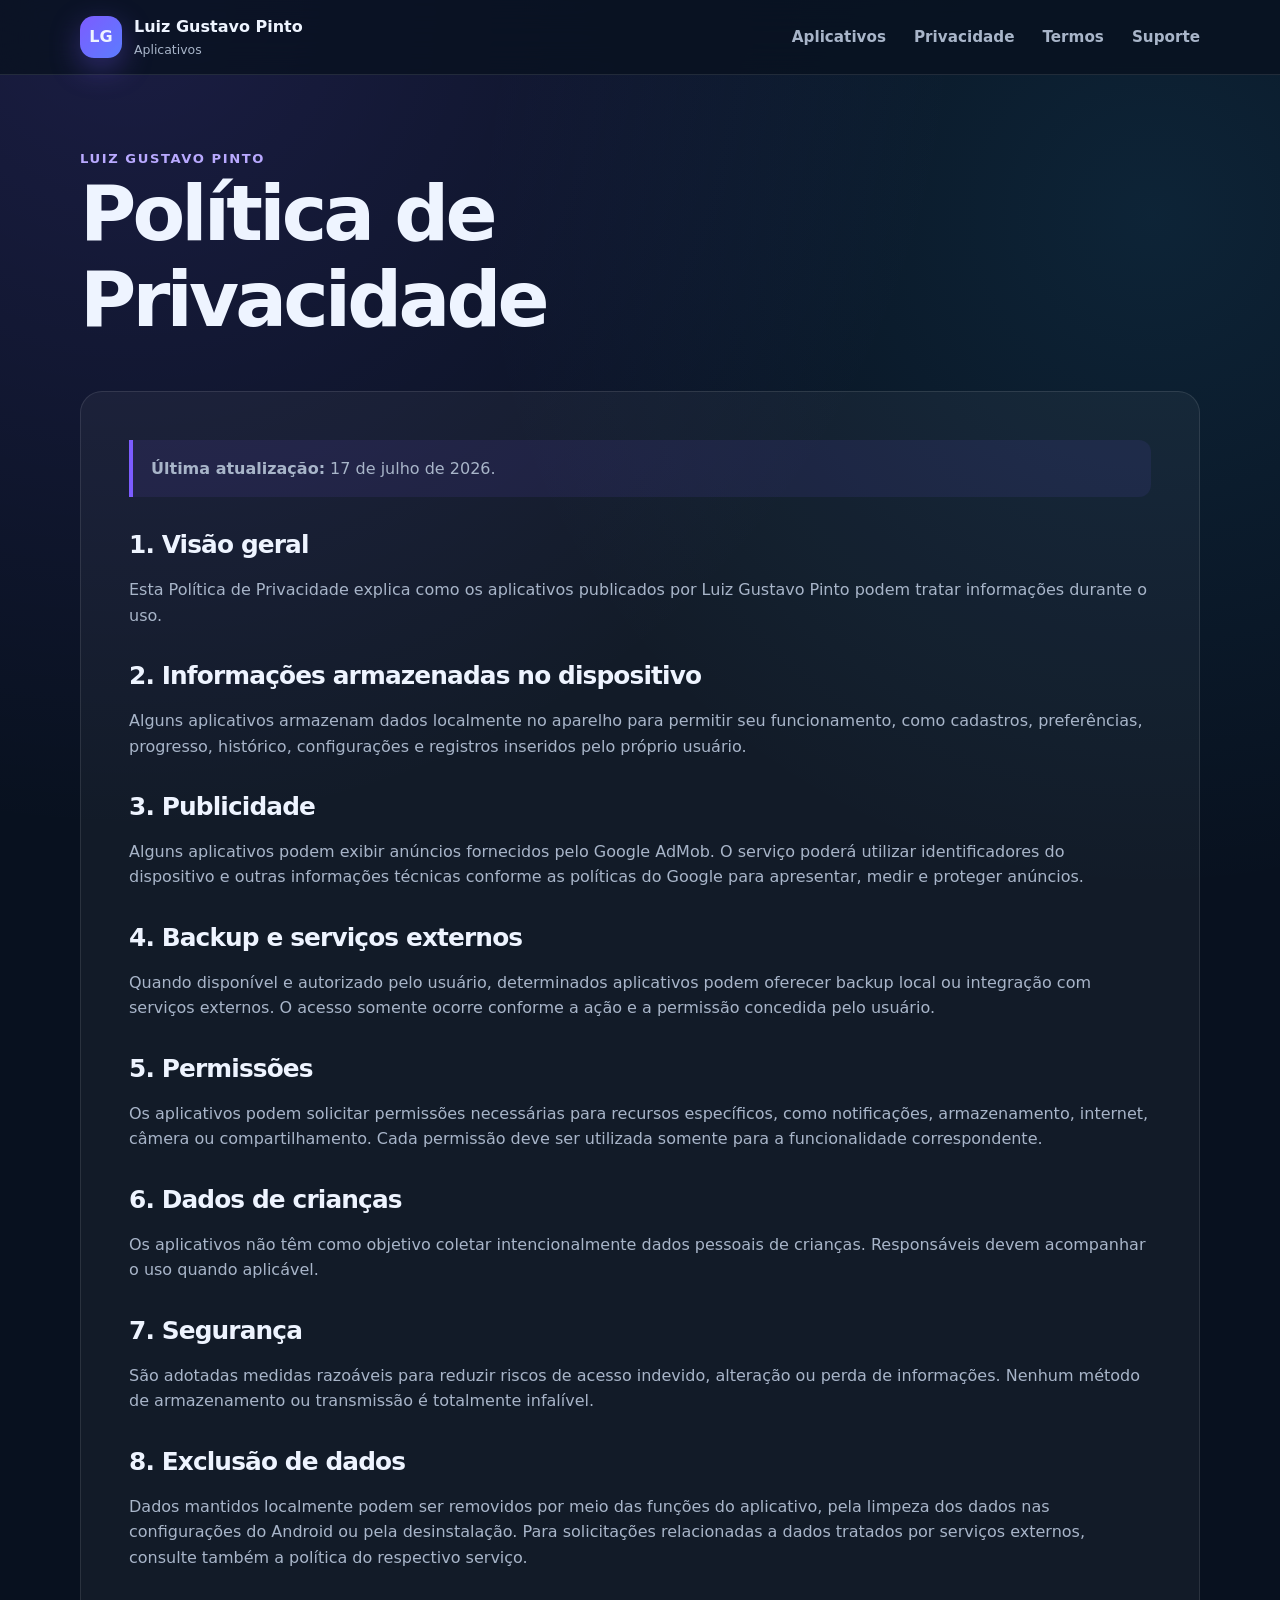
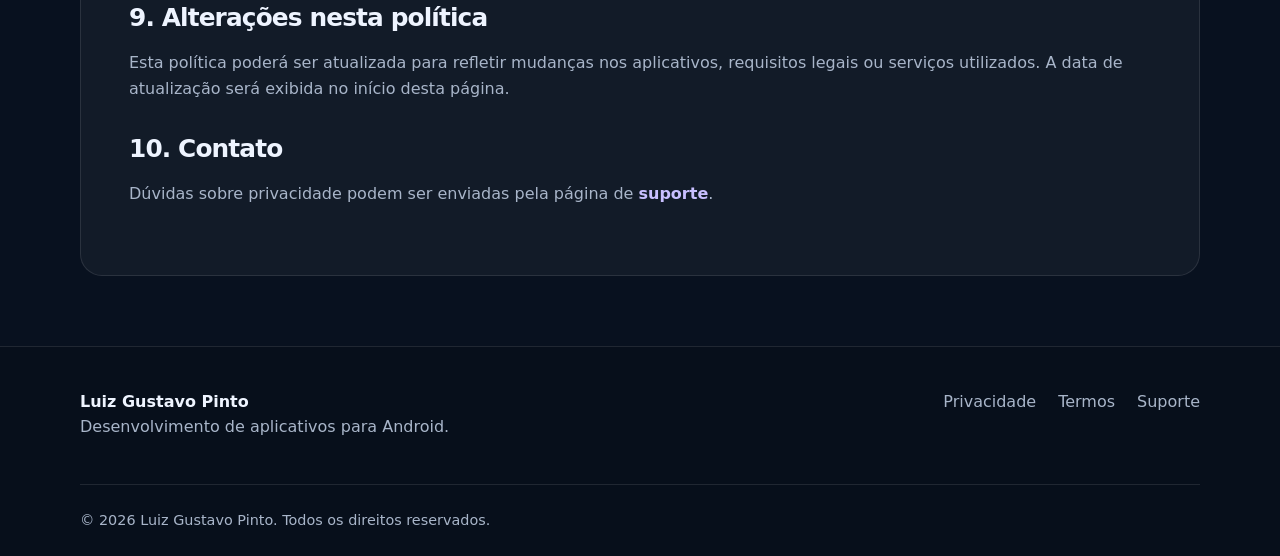
==== privacidade/index.html @ 0f3c5303 "Add files via upload pasta do site" ====
<!doctype html>
<html lang="pt-BR">
<head>
  <meta charset="utf-8">
  <meta name="viewport" content="width=device-width, initial-scale=1">
  <meta name="description" content="Política de privacidade dos aplicativos.">
  <meta name="theme-color" content="#0b1220">
  <title>Política de Privacidade | Luiz Gustavo Pinto</title>
  <link rel="icon" href="../assets/img/favicon.svg" type="image/svg+xml">
  <link rel="stylesheet" href="../assets/css/style.css">
</head>
<body>
  <header class="site-header">
    <div class="container nav-wrap">
      <a class="brand" href="../">
        <span class="brand-mark">LG</span>
        <span><strong>Luiz Gustavo Pinto</strong><small>Aplicativos</small></span>
      </a>
      <button class="menu-toggle" aria-expanded="false" aria-controls="menu-principal">
        <span></span><span></span><span></span><span class="sr-only">Abrir menu</span>
      </button>
      <nav id="menu-principal" class="main-nav">
        <a href="../#aplicativos">Aplicativos</a>
        <a href="../privacidade/">Privacidade</a>
        <a href="../termos/">Termos</a>
        <a href="../suporte/">Suporte</a>
      </nav>
    </div>
  </header>
  <main>
    <section class="page-hero">
      <div class="container"><span class="eyebrow">Luiz Gustavo Pinto</span><h1>Política de Privacidade</h1></div>
    </section>
    <section class="container">
<div class="content-card">
  <p class="notice"><strong>Última atualização:</strong> 17 de julho de 2026.</p>
  <h2>1. Visão geral</h2>
  <p>Esta Política de Privacidade explica como os aplicativos publicados por Luiz Gustavo Pinto podem tratar informações durante o uso.</p>

  <h2>2. Informações armazenadas no dispositivo</h2>
  <p>Alguns aplicativos armazenam dados localmente no aparelho para permitir seu funcionamento, como cadastros, preferências, progresso, histórico, configurações e registros inseridos pelo próprio usuário.</p>

  <h2>3. Publicidade</h2>
  <p>Alguns aplicativos podem exibir anúncios fornecidos pelo Google AdMob. O serviço poderá utilizar identificadores do dispositivo e outras informações técnicas conforme as políticas do Google para apresentar, medir e proteger anúncios.</p>

  <h2>4. Backup e serviços externos</h2>
  <p>Quando disponível e autorizado pelo usuário, determinados aplicativos podem oferecer backup local ou integração com serviços externos. O acesso somente ocorre conforme a ação e a permissão concedida pelo usuário.</p>

  <h2>5. Permissões</h2>
  <p>Os aplicativos podem solicitar permissões necessárias para recursos específicos, como notificações, armazenamento, internet, câmera ou compartilhamento. Cada permissão deve ser utilizada somente para a funcionalidade correspondente.</p>

  <h2>6. Dados de crianças</h2>
  <p>Os aplicativos não têm como objetivo coletar intencionalmente dados pessoais de crianças. Responsáveis devem acompanhar o uso quando aplicável.</p>

  <h2>7. Segurança</h2>
  <p>São adotadas medidas razoáveis para reduzir riscos de acesso indevido, alteração ou perda de informações. Nenhum método de armazenamento ou transmissão é totalmente infalível.</p>

  <h2>8. Exclusão de dados</h2>
  <p>Dados mantidos localmente podem ser removidos por meio das funções do aplicativo, pela limpeza dos dados nas configurações do Android ou pela desinstalação. Para solicitações relacionadas a dados tratados por serviços externos, consulte também a política do respectivo serviço.</p>

  <h2>9. Alterações nesta política</h2>
  <p>Esta política poderá ser atualizada para refletir mudanças nos aplicativos, requisitos legais ou serviços utilizados. A data de atualização será exibida no início desta página.</p>

  <h2>10. Contato</h2>
  <p>Dúvidas sobre privacidade podem ser enviadas pela página de <a class="text-link" href="../suporte/">suporte</a>.</p>
</div>
</section>
  </main>
  <footer class="site-footer">
    <div class="container footer-grid">
      <div><strong>Luiz Gustavo Pinto</strong><p>Desenvolvimento de aplicativos para Android.</p></div>
      <div class="footer-links">
        <a href="../privacidade/">Privacidade</a>
        <a href="../termos/">Termos</a>
        <a href="../suporte/">Suporte</a>
      </div>
    </div>
    <div class="container footer-bottom">© <span id="ano"></span> Luiz Gustavo Pinto. Todos os direitos reservados.</div>
  </footer>
  <script src="../assets/js/main.js"></script>
</body>
</html>
---- assets/css/style.css ----
*{box-sizing:border-box}
:root{
  --bg:#08111f;
  --surface:#101b2d;
  --surface-2:#15243a;
  --text:#eef4ff;
  --muted:#a8b5c9;
  --line:rgba(255,255,255,.10);
  --primary:#7c5cff;
  --primary-2:#5c7cff;
  --shadow:0 20px 60px rgba(0,0,0,.28);
  --radius:22px;
}
html{scroll-behavior:smooth}
body{
  margin:0;
  font-family:Inter,ui-sans-serif,system-ui,-apple-system,BlinkMacSystemFont,"Segoe UI",sans-serif;
  color:var(--text);
  background:
    radial-gradient(circle at 10% 0%,rgba(124,92,255,.16),transparent 34%),
    radial-gradient(circle at 90% 10%,rgba(56,189,248,.11),transparent 30%),
    var(--bg);
  line-height:1.6;
}
a{color:inherit}
img{max-width:100%}
.container{width:min(1120px,calc(100% - 32px));margin-inline:auto}
.skip-link{position:absolute;left:-999px;top:8px;background:#fff;color:#000;padding:8px 12px;z-index:999}
.skip-link:focus{left:8px}
.sr-only{position:absolute;width:1px;height:1px;padding:0;margin:-1px;overflow:hidden;clip:rect(0,0,0,0);white-space:nowrap;border:0}
.site-header{
  position:sticky;top:0;z-index:50;
  background:rgba(8,17,31,.78);
  backdrop-filter:blur(18px);
  border-bottom:1px solid var(--line);
}
.nav-wrap{min-height:74px;display:flex;align-items:center;justify-content:space-between;gap:24px}
.brand{display:flex;align-items:center;gap:12px;text-decoration:none}
.brand-mark{
  width:42px;height:42px;border-radius:14px;display:grid;place-items:center;
  background:linear-gradient(135deg,var(--primary),var(--primary-2));
  font-weight:800;box-shadow:0 10px 30px rgba(124,92,255,.35)
}
.brand strong,.brand small{display:block}
.brand small{font-size:.78rem;color:var(--muted)}
.main-nav{display:flex;align-items:center;gap:28px}
.main-nav a{color:var(--muted);text-decoration:none;font-weight:600;font-size:.95rem}
.main-nav a:hover,.main-nav a:focus{color:var(--text)}
.menu-toggle{display:none;background:none;border:0;padding:8px}
.menu-toggle span:not(.sr-only){display:block;width:24px;height:2px;background:#fff;margin:5px}
.hero{padding:92px 0 72px}
.hero-grid{display:grid;grid-template-columns:1.2fr .8fr;gap:56px;align-items:center}
.eyebrow{
  display:inline-flex;align-items:center;gap:8px;
  color:#b9a9ff;font-size:.82rem;font-weight:800;text-transform:uppercase;letter-spacing:.12em
}
h1,h2,h3{line-height:1.12;margin:0 0 18px}
h1{font-size:clamp(2.5rem,6vw,5rem);letter-spacing:-.05em;max-width:850px}
h2{font-size:clamp(2rem,4vw,3.2rem);letter-spacing:-.035em}
h3{font-size:1.35rem}
p{color:var(--muted);margin:0 0 20px}
.hero-text{font-size:1.14rem;max-width:680px}
.hero-actions{display:flex;gap:14px;flex-wrap:wrap;margin-top:30px}
.button{
  display:inline-flex;align-items:center;justify-content:center;
  min-height:50px;padding:0 22px;border-radius:14px;text-decoration:none;font-weight:800;
  border:1px solid transparent;transition:.2s ease
}
.button:hover{transform:translateY(-2px)}
.button.primary{background:linear-gradient(135deg,var(--primary),var(--primary-2));box-shadow:0 12px 30px rgba(124,92,255,.28)}
.button.secondary{background:rgba(255,255,255,.04);border-color:var(--line)}
.hero-card{
  background:linear-gradient(180deg,rgba(255,255,255,.08),rgba(255,255,255,.035));
  border:1px solid var(--line);border-radius:var(--radius);padding:12px 28px;box-shadow:var(--shadow)
}
.stat{padding:22px 0;border-bottom:1px solid var(--line)}
.stat:last-child{border-bottom:0}
.stat strong{display:block;font-size:1.15rem;margin-bottom:4px}
.stat span{color:var(--muted);font-size:.95rem}
.section{padding:84px 0}
.section-alt{background:rgba(255,255,255,.025);border-block:1px solid var(--line)}
.section-heading{max-width:720px;margin-bottom:36px}
.app-grid{display:grid;grid-template-columns:repeat(2,minmax(0,1fr));gap:20px}
.app-card{
  display:grid;grid-template-columns:auto 1fr;gap:20px;
  background:linear-gradient(180deg,rgba(255,255,255,.065),rgba(255,255,255,.035));
  border:1px solid var(--line);border-radius:20px;padding:26px;
  transition:.22s ease
}
.app-card:hover{transform:translateY(-4px);border-color:rgba(255,255,255,.2);box-shadow:var(--shadow)}
.app-icon{
  width:58px;height:58px;border-radius:18px;display:grid;place-items:center;
  font-weight:900;letter-spacing:-.03em
}
.purple{background:linear-gradient(135deg,#8b5cf6,#5b21b6)}
.blue{background:linear-gradient(135deg,#38bdf8,#2563eb)}
.green{background:linear-gradient(135deg,#34d399,#059669)}
.orange{background:linear-gradient(135deg,#fbbf24,#ea580c)}
.tag{display:inline-block;color:#c7d2fe;font-size:.78rem;font-weight:800;text-transform:uppercase;letter-spacing:.08em;margin-bottom:7px}
.text-link{font-weight:800;color:#c8bfff;text-decoration:none}
.feature-grid{display:grid;grid-template-columns:1fr 1fr;gap:54px;align-items:center}
.check-list{display:grid;gap:14px}
.check-list div{background:rgba(255,255,255,.045);border:1px solid var(--line);padding:18px 20px;border-radius:14px}
.page-hero{padding:70px 0 30px}
.content-card{
  background:rgba(255,255,255,.045);border:1px solid var(--line);
  border-radius:var(--radius);padding:clamp(24px,5vw,48px);margin-bottom:70px
}
.content-card h2{font-size:1.55rem;margin-top:34px}
.content-card h2:first-child{margin-top:0}
.content-card ul{color:var(--muted);padding-left:22px}
.content-card li{margin:8px 0}
.notice{border-left:4px solid var(--primary);padding:16px 18px;background:rgba(124,92,255,.09);border-radius:0 12px 12px 0}
.app-detail{display:grid;grid-template-columns:auto 1fr;gap:26px;align-items:start}
.app-detail .app-icon{width:76px;height:76px;font-size:1.2rem}
.contact-grid{display:grid;grid-template-columns:repeat(2,minmax(0,1fr));gap:18px}
.contact-box{padding:22px;border:1px solid var(--line);border-radius:16px;background:rgba(255,255,255,.035)}
.contact-box strong{display:block;margin-bottom:6px}
.site-footer{padding:42px 0 24px;border-top:1px solid var(--line);background:rgba(0,0,0,.14)}
.footer-grid{display:flex;align-items:flex-start;justify-content:space-between;gap:30px}
.footer-links{display:flex;gap:22px;flex-wrap:wrap}
.footer-links a{text-decoration:none;color:var(--muted)}
.footer-bottom{padding-top:24px;margin-top:24px;border-top:1px solid var(--line);color:var(--muted);font-size:.9rem}
@media(max-width:800px){
  .menu-toggle{display:block}
  .main-nav{
    display:none;position:absolute;left:16px;right:16px;top:66px;
    flex-direction:column;align-items:stretch;gap:0;padding:10px;
    background:#101b2d;border:1px solid var(--line);border-radius:16px;box-shadow:var(--shadow)
  }
  .main-nav.open{display:flex}
  .main-nav a{padding:14px}
  .hero{padding-top:62px}
  .hero-grid,.feature-grid{grid-template-columns:1fr}
  .app-grid{grid-template-columns:1fr}
}
@media(max-width:520px){
  .app-card,.app-detail{grid-template-columns:1fr}
  .contact-grid{grid-template-columns:1fr}
  .footer-grid{flex-direction:column}
  h1{font-size:2.65rem}
}
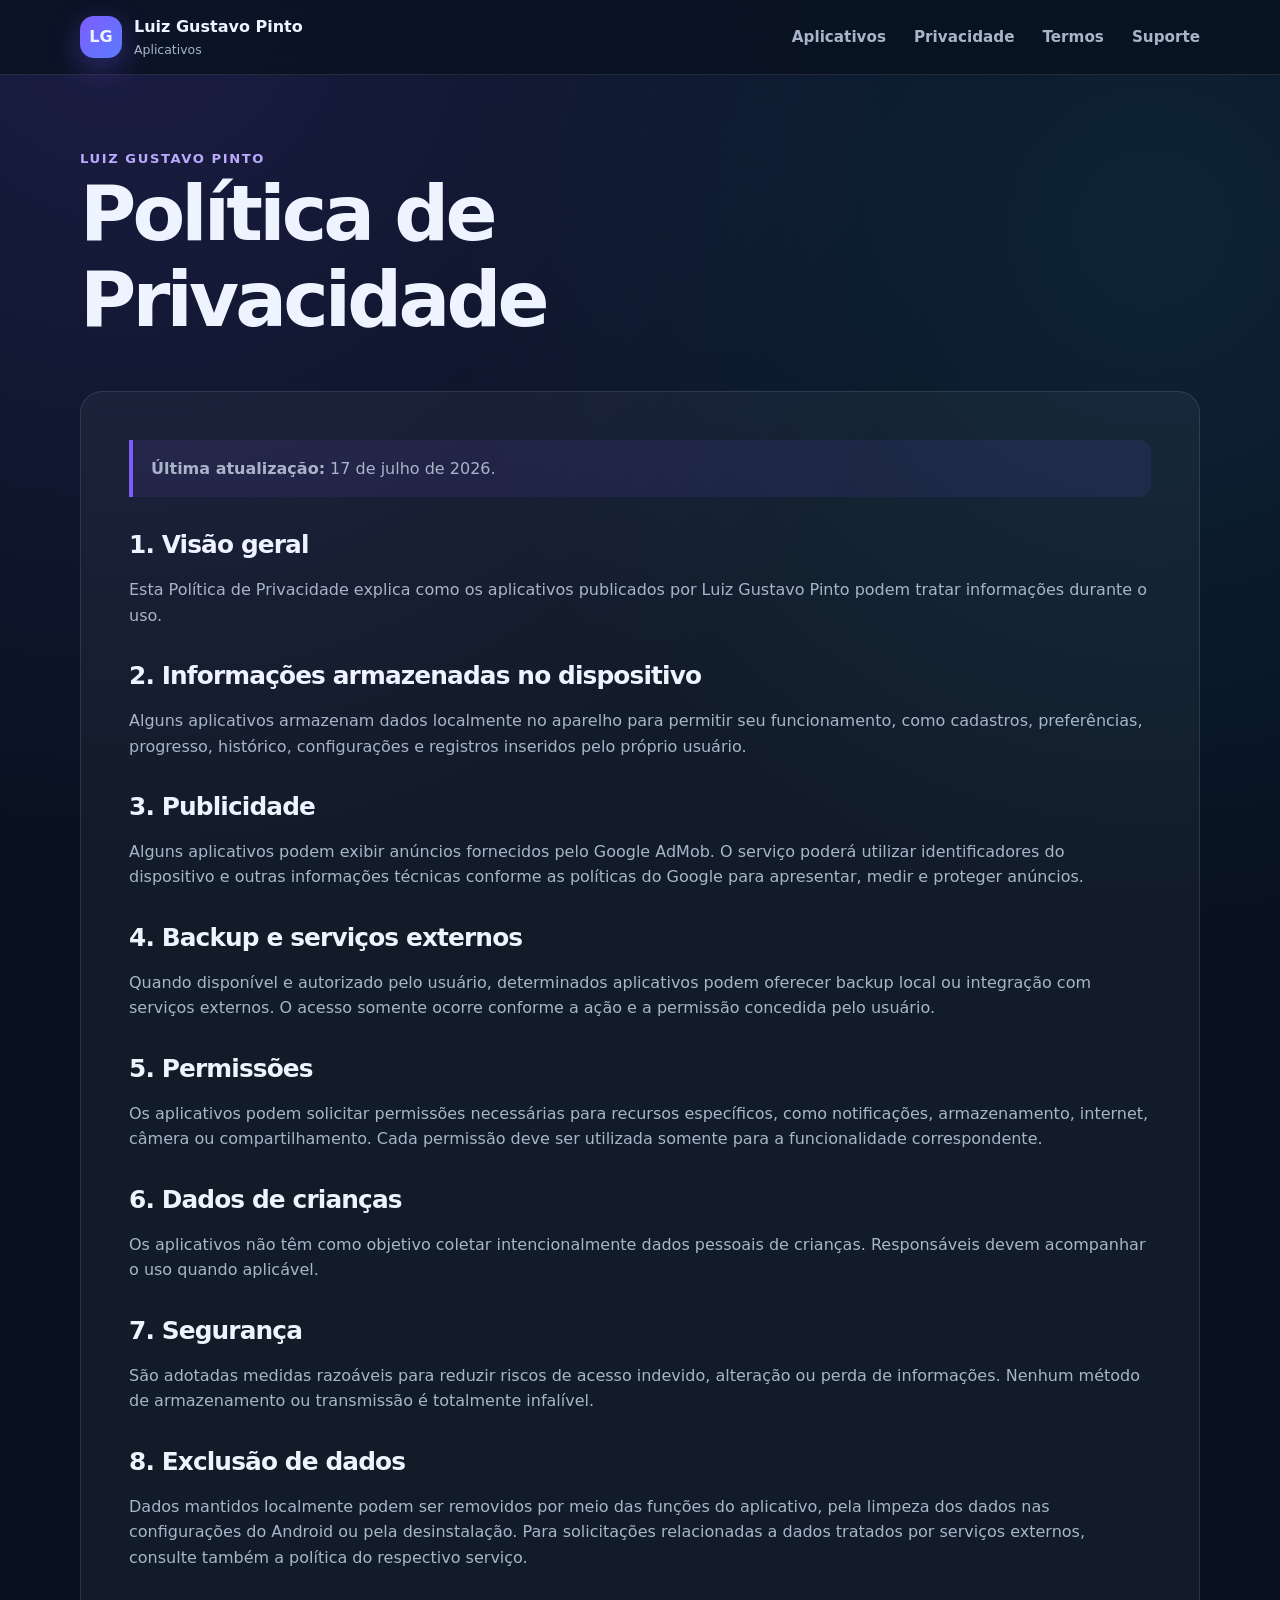
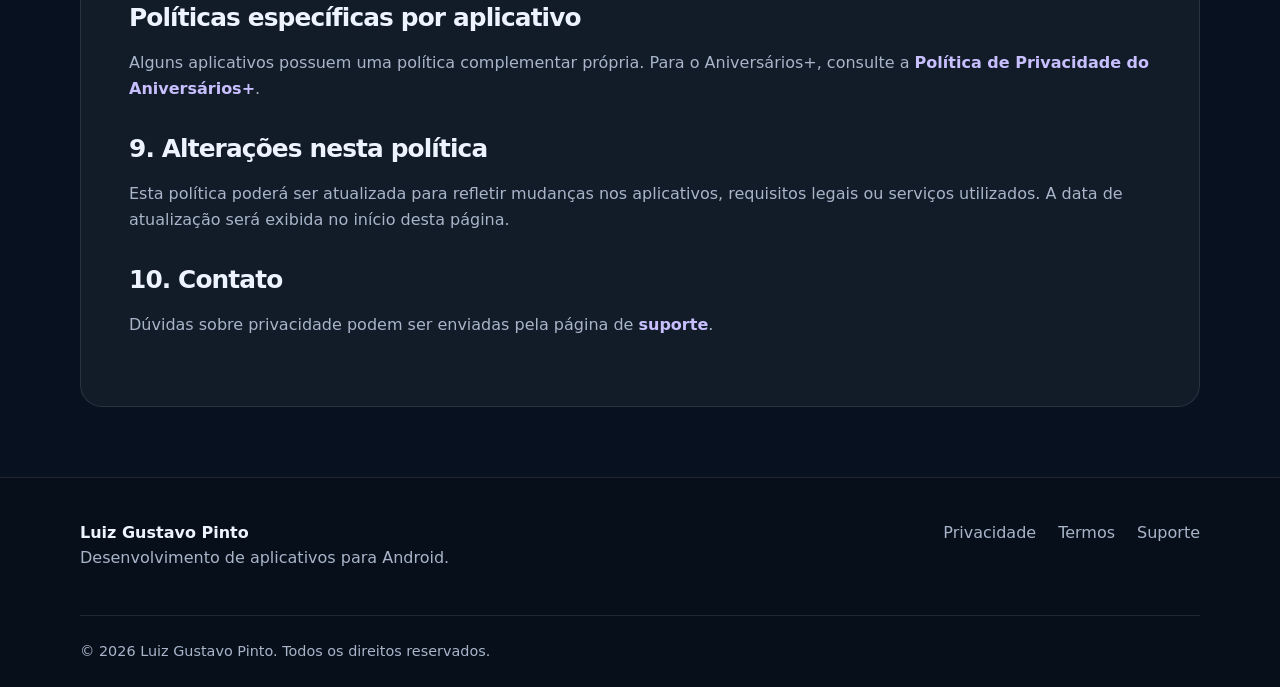
==== commit 1e45dc64: "Add files via upload Correto Aniversário plus" ====
--- a/privacidade/index.html
+++ b/privacidade/index.html
@@ -58,6 +58,9 @@
   <h2>8. Exclusão de dados</h2>
   <p>Dados mantidos localmente podem ser removidos por meio das funções do aplicativo, pela limpeza dos dados nas configurações do Android ou pela desinstalação. Para solicitações relacionadas a dados tratados por serviços externos, consulte também a política do respectivo serviço.</p>
 
+  <h2>Políticas específicas por aplicativo</h2>
+  <p>Alguns aplicativos possuem uma política complementar própria. Para o Aniversários+, consulte a <a class="text-link" href="aniversarios-plus.html">Política de Privacidade do Aniversários+</a>.</p>
+
   <h2>9. Alterações nesta política</h2>
   <p>Esta política poderá ser atualizada para refletir mudanças nos aplicativos, requisitos legais ou serviços utilizados. A data de atualização será exibida no início desta página.</p>
 
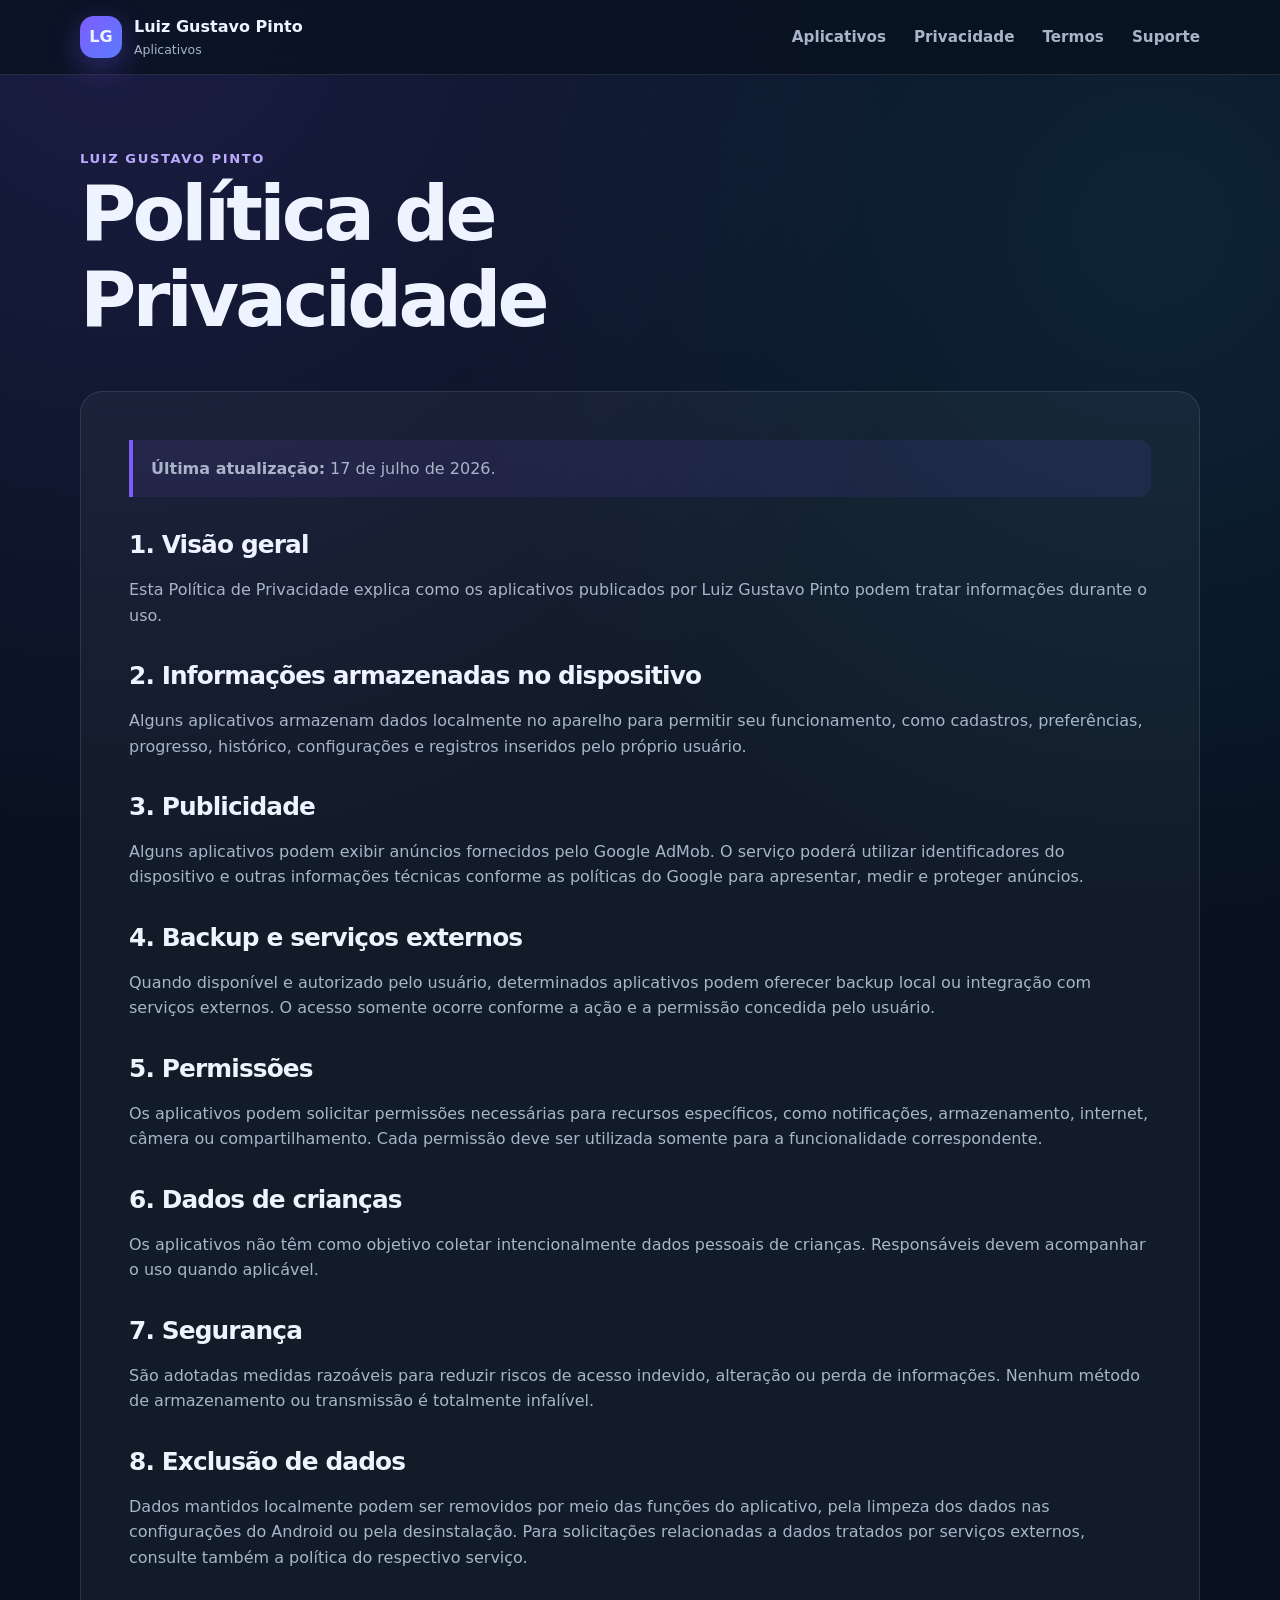
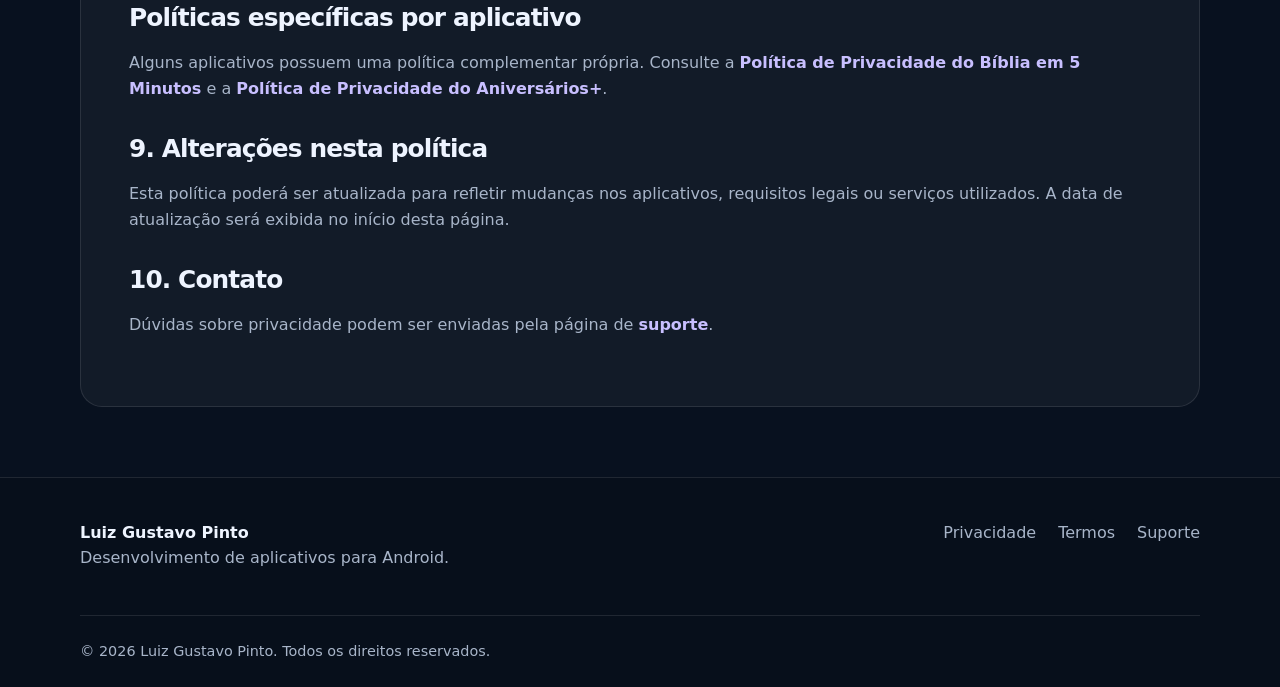
==== commit 65b886a8: "adicionado Bilia em 5 minutos" ====
--- a/privacidade/index.html
+++ b/privacidade/index.html
@@ -59,7 +59,7 @@
   <p>Dados mantidos localmente podem ser removidos por meio das funções do aplicativo, pela limpeza dos dados nas configurações do Android ou pela desinstalação. Para solicitações relacionadas a dados tratados por serviços externos, consulte também a política do respectivo serviço.</p>
 
   <h2>Políticas específicas por aplicativo</h2>
-  <p>Alguns aplicativos possuem uma política complementar própria. Para o Aniversários+, consulte a <a class="text-link" href="aniversarios-plus.html">Política de Privacidade do Aniversários+</a>.</p>
+  <p>Alguns aplicativos possuem uma política complementar própria. Consulte a <a class="text-link" href="biblia-em-5-minutos.html">Política de Privacidade do Bíblia em 5 Minutos</a> e a <a class="text-link" href="aniversarios-plus.html">Política de Privacidade do Aniversários+</a>.</p>
 
   <h2>9. Alterações nesta política</h2>
   <p>Esta política poderá ser atualizada para refletir mudanças nos aplicativos, requisitos legais ou serviços utilizados. A data de atualização será exibida no início desta página.</p>
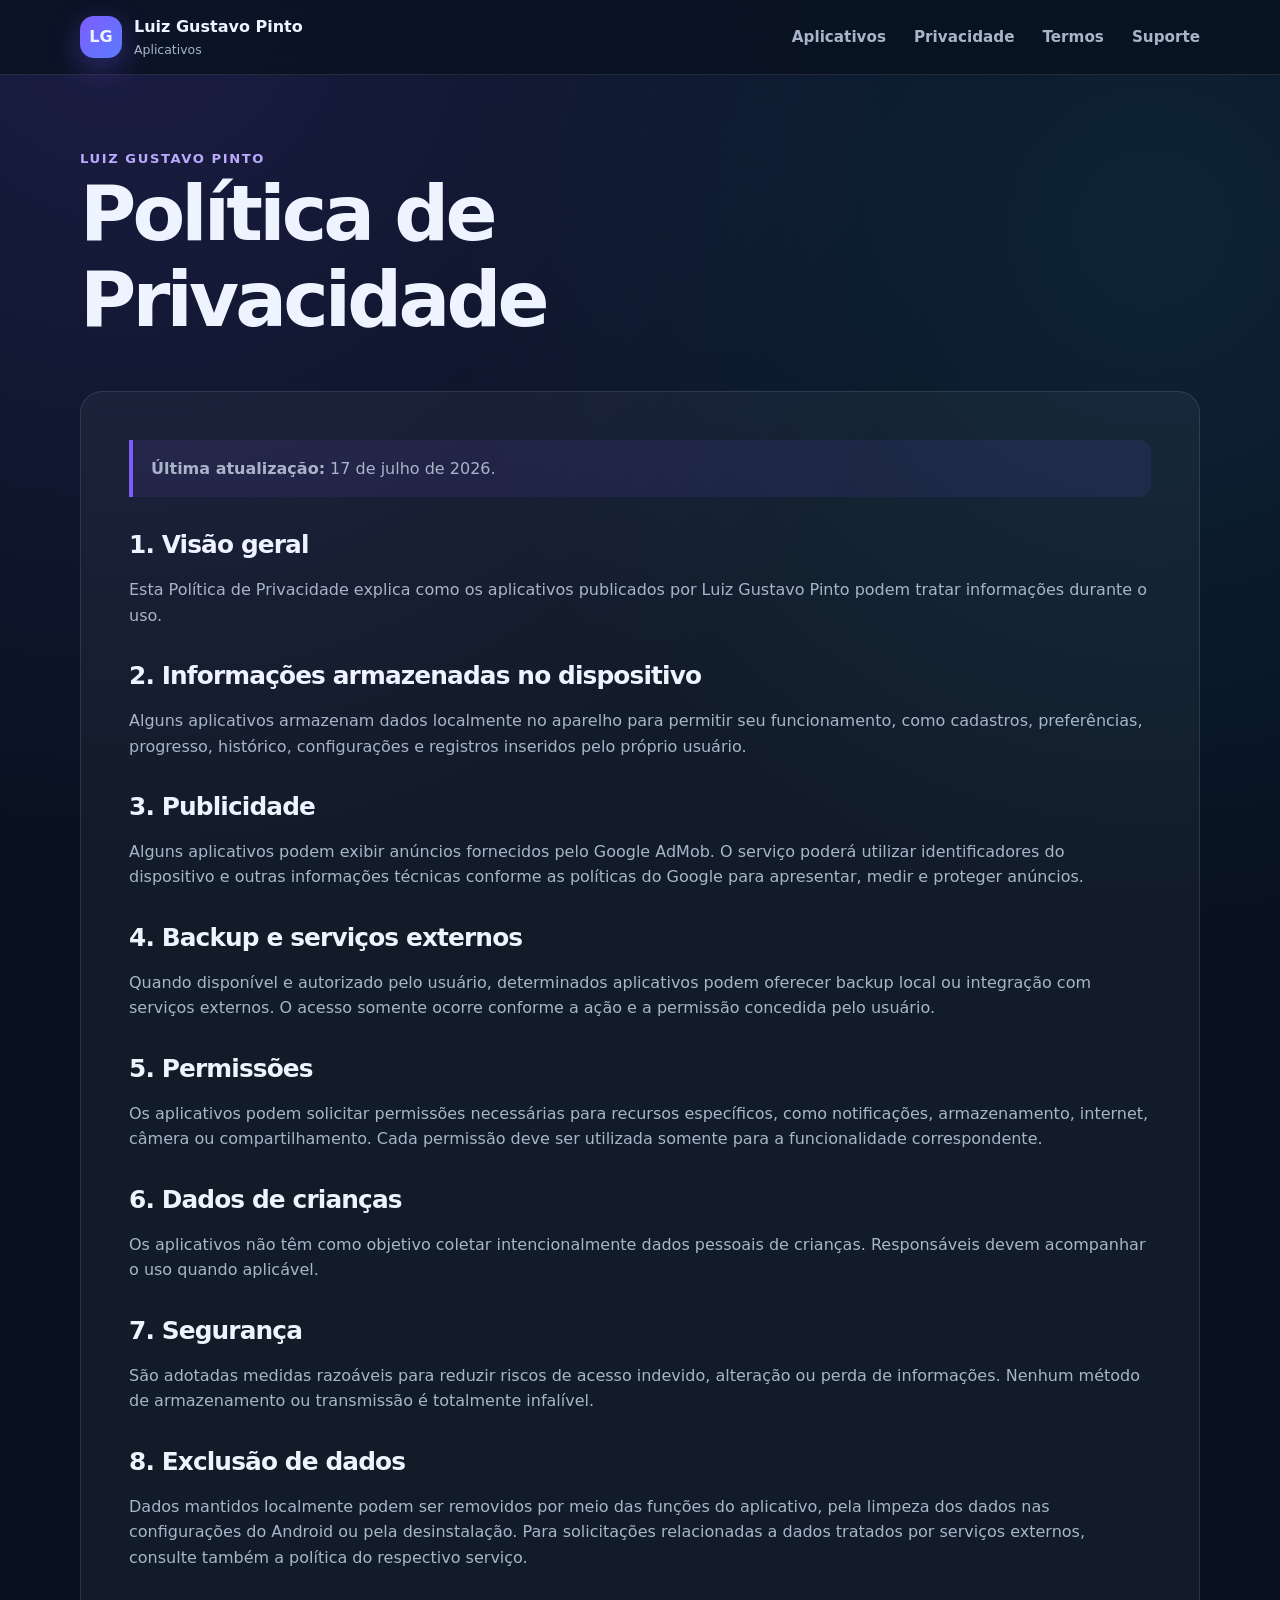
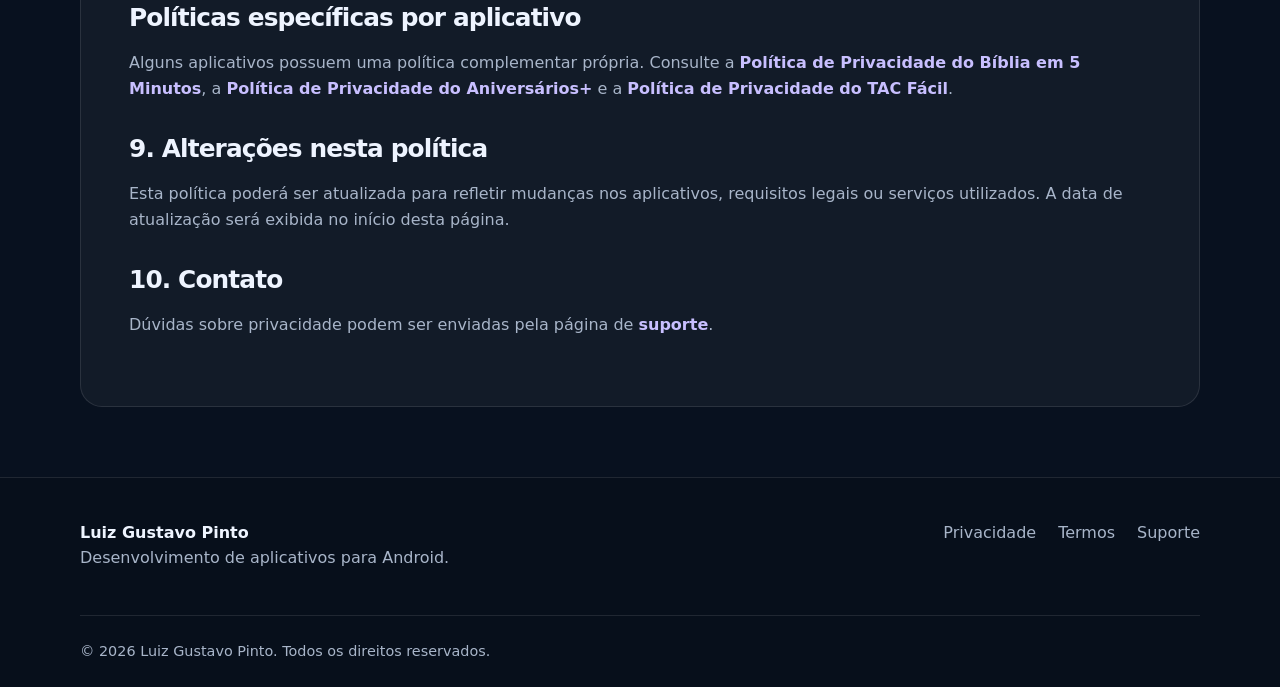
==== commit 3e8fa9c5: "Tac-Fácil" ====
--- a/privacidade/index.html
+++ b/privacidade/index.html
@@ -59,7 +59,7 @@
   <p>Dados mantidos localmente podem ser removidos por meio das funções do aplicativo, pela limpeza dos dados nas configurações do Android ou pela desinstalação. Para solicitações relacionadas a dados tratados por serviços externos, consulte também a política do respectivo serviço.</p>
 
   <h2>Políticas específicas por aplicativo</h2>
-  <p>Alguns aplicativos possuem uma política complementar própria. Consulte a <a class="text-link" href="biblia-em-5-minutos.html">Política de Privacidade do Bíblia em 5 Minutos</a> e a <a class="text-link" href="aniversarios-plus.html">Política de Privacidade do Aniversários+</a>.</p>
+  <p>Alguns aplicativos possuem uma política complementar própria. Consulte a <a class="text-link" href="biblia-em-5-minutos.html">Política de Privacidade do Bíblia em 5 Minutos</a>, a <a class="text-link" href="aniversarios-plus.html">Política de Privacidade do Aniversários+</a> e a <a class="text-link" href="tac-facil.html">Política de Privacidade do TAC Fácil</a>.</p>
 
   <h2>9. Alterações nesta política</h2>
   <p>Esta política poderá ser atualizada para refletir mudanças nos aplicativos, requisitos legais ou serviços utilizados. A data de atualização será exibida no início desta página.</p>
